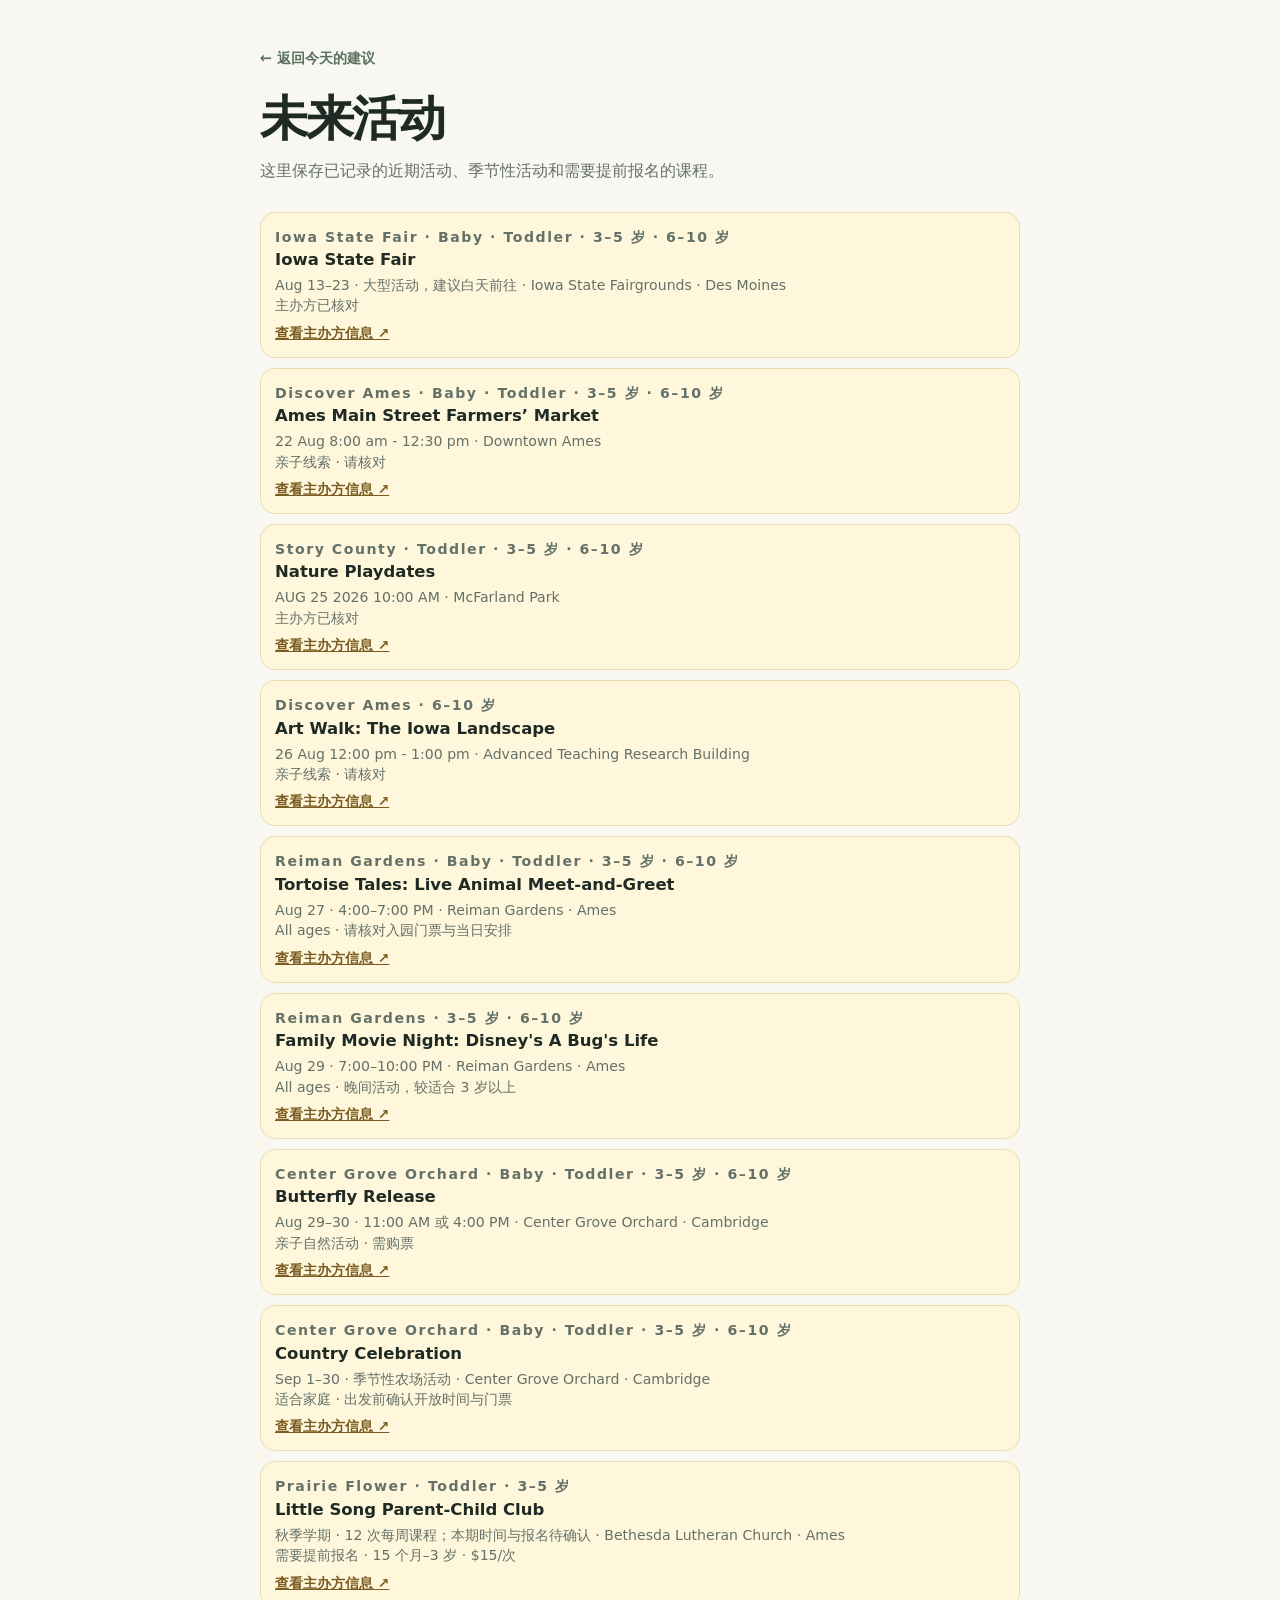
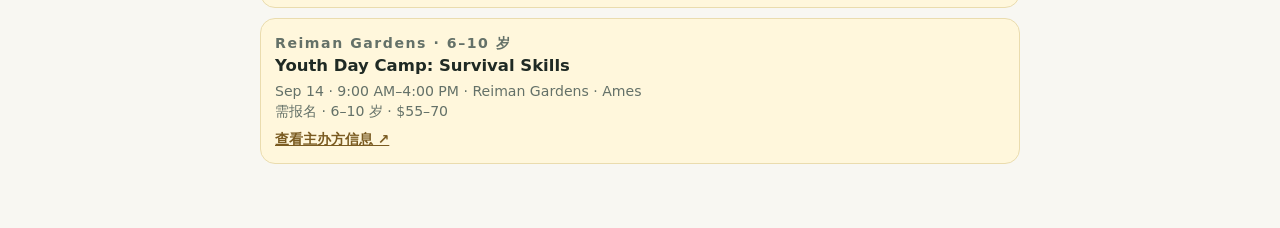
==== all-activities.html @ 0b5fbcde "Refine weekly activities and age groups" ====
<!doctype html>
<html lang="zh-CN"><head><meta charset="UTF-8" /><meta name="viewport" content="width=device-width, initial-scale=1.0" /><title>未来活动 · Today With My Kids</title><link rel="stylesheet" href="styles.css" /></head>
<body><main class="shell"><a class="back-link" href="index.html">← 返回今天的建议</a><header><h1>未来活动</h1><p class="subtitle">这里保存已记录的近期活动、季节性活动和需要提前报名的课程。</p></header><section id="allEventList" class="special-event-list" aria-live="polite"></section></main><script src="all-activities.js"></script></body></html>
---- styles.css ----
:root { --ink:#1f2a24; --muted:#647168; --paper:#f8f7f2; --card:#fffdf8; --sage:#dce9dd; --accent:#d9664b; --line:#e5e2d9; }
* { box-sizing:border-box; }
body { margin:0; color:var(--ink); background:var(--paper); font-family: ui-rounded, "SF Pro Rounded", "PingFang SC", system-ui, sans-serif; }
.shell { width:min(760px, calc(100% - 32px)); margin:0 auto; padding:48px 0 64px; }
header { margin-bottom:28px; }
.eyebrow { color:#708273; font-size:.74rem; font-weight:800; letter-spacing:.11em; margin:0 0 8px; }
h1 { font-size:clamp(1.95rem, 6vw, 3rem); letter-spacing:-.045em; line-height:1.1; margin:0; }
h2 { margin:0; font-size:1.35rem; letter-spacing:-.025em; }
.subtitle { color:var(--muted); line-height:1.55; margin:14px 0 0; max-width:560px; }
.summary-line select { appearance:none; background:transparent; border:0; border-bottom:1px solid #9ba99c; border-radius:0; color:var(--ink); cursor:pointer; font:inherit; font-weight:750; min-width:88px; padding:0 20px 2px 4px; }
.weather-card { background:#e8eff0; border-radius:18px; display:flex; flex-wrap:wrap; gap:14px; padding:16px; margin-bottom:20px; }
.weather-card p { color:#52636a; font-size:.9rem; margin:4px 0 0; line-height:1.4; }
.weather-icon { font-size:2rem; }
.hourly-weather { display:grid; gap:6px; grid-template-columns:repeat(5, 1fr); width:100%; }
.hourly-slot { background:rgba(255,255,255,.46); border-radius:10px; color:#45555b; padding:8px 4px; text-align:center; }
.hourly-slot time { display:block; font-size:.7rem; font-weight:800; }
.hourly-slot strong { display:block; font-size:.88rem; margin:3px 0; }
.hourly-slot span { display:block; font-size:.68rem; }
.special-events { border-top:1px solid var(--line); margin-top:30px; padding-top:24px; }
.special-heading { align-items:center; display:flex; justify-content:space-between; gap:12px; }
.special-heading h2 { font-size:1.28rem; }
.special-heading .eyebrow { margin:0 0 4px; }
.special-heading a { color:#59715e; font-size:.86rem; font-weight:800; white-space:nowrap; }
.special-intro, .source-note { color:var(--muted); font-size:.86rem; line-height:1.45; }
.special-event-list { display:grid; gap:10px; margin-top:12px; }
.special-event { background:#fff7dc; border:1px solid #eadcae; border-radius:15px; padding:14px; }
.special-event h3 { font-size:1.03rem; margin:3px 0 6px; }
.special-event p { color:var(--muted); font-size:.88rem; line-height:1.45; margin:0; }
.special-event a { color:#7a5b21; display:inline-block; font-size:.86rem; font-weight:800; margin-top:9px; }
.special-empty { background:#f5f6f1; border-radius:14px; color:var(--muted); font-size:.9rem; line-height:1.5; padding:14px; }
.back-link { color:#59715e; display:inline-block; font-size:.9rem; font-weight:800; margin-bottom:24px; text-decoration:none; }
.filters { display:grid; grid-template-columns:repeat(2, 1fr); gap:14px; border-bottom:1px solid var(--line); padding-bottom:26px; }
label, .place-toggle, .price-toggle { color:var(--muted); display:grid; font-size:.78rem; font-weight:700; gap:6px; }
select { appearance:none; background:var(--card); border:1px solid var(--line); border-radius:10px; color:var(--ink); font:inherit; padding:10px; }
.place-toggle, .price-toggle { grid-column:auto; }
.segmented { display:flex; gap:6px; }
.place-button, .price-button { background:var(--card); border:1px solid var(--line); border-radius:999px; color:var(--muted); cursor:pointer; font:inherit; font-size:.82rem; padding:8px 13px; }
.place-button.active, .price-button.active { background:var(--ink); border-color:var(--ink); color:white; }
input { accent-color:var(--accent); }
.section-heading { align-items:end; display:flex; justify-content:space-between; margin:28px 0 14px; }
.count { color:var(--muted); font-size:.86rem; margin:-5px 0 14px; }
.refresh { background:transparent; border:0; color:#8a4839; cursor:pointer; font:inherit; font-size:.86rem; font-weight:750; padding:4px 0; }
.activity-list { display:grid; gap:12px; }
.activity { background:var(--card); border:1px solid var(--line); border-radius:18px; padding:18px; }
.activity.indoor { background:#edf5fa; border-color:#d6e5ee; }
.activity.outdoor { background:#edf6ed; border-color:#d9e9d9; }
.activity.featured { background:#fff5cf; border-color:#f2d978; }
.topline { align-items:flex-start; display:flex; gap:12px; justify-content:space-between; }
.activity h3 { font-size:1.1rem; letter-spacing:-.02em; margin:0; }
.activity p { color:var(--muted); font-size:.9rem; line-height:1.45; margin:8px 0 14px; }
.tag { background:var(--sage); border-radius:20px; font-size:.76rem; font-weight:700; padding:6px 9px; white-space:nowrap; }
.details { color:#536258; font-size:.83rem; margin-top:14px; }
.card-actions { align-items:center; border-top:1px solid rgba(75, 105, 83, .13); display:flex; justify-content:space-between; margin-top:16px; padding-top:13px; }
.source { color:#8a4839; display:inline-block; font-size:.83rem; font-weight:750; text-decoration:none; }
.navigate-button { background:#dce9dd; border:1px solid #bad3bd; border-radius:10px; color:#315b3a; display:inline-block; font-size:.9rem; font-weight:800; padding:10px 16px; text-decoration:none; }
.refresh-bottom { background:var(--ink); border:0; border-radius:12px; color:#fff; cursor:pointer; display:block; font:inherit; font-weight:800; margin:18px 0 0; padding:14px 18px; text-align:center; width:100%; }
.note { background:#f3e6cf; border-radius:15px; color:#5c4c37; font-size:.88rem; line-height:1.55; margin-top:24px; padding:16px; }
.empty { color:var(--muted); padding:24px 0; text-align:center; }
@media (max-width:520px) { .shell { padding-top:32px; } }
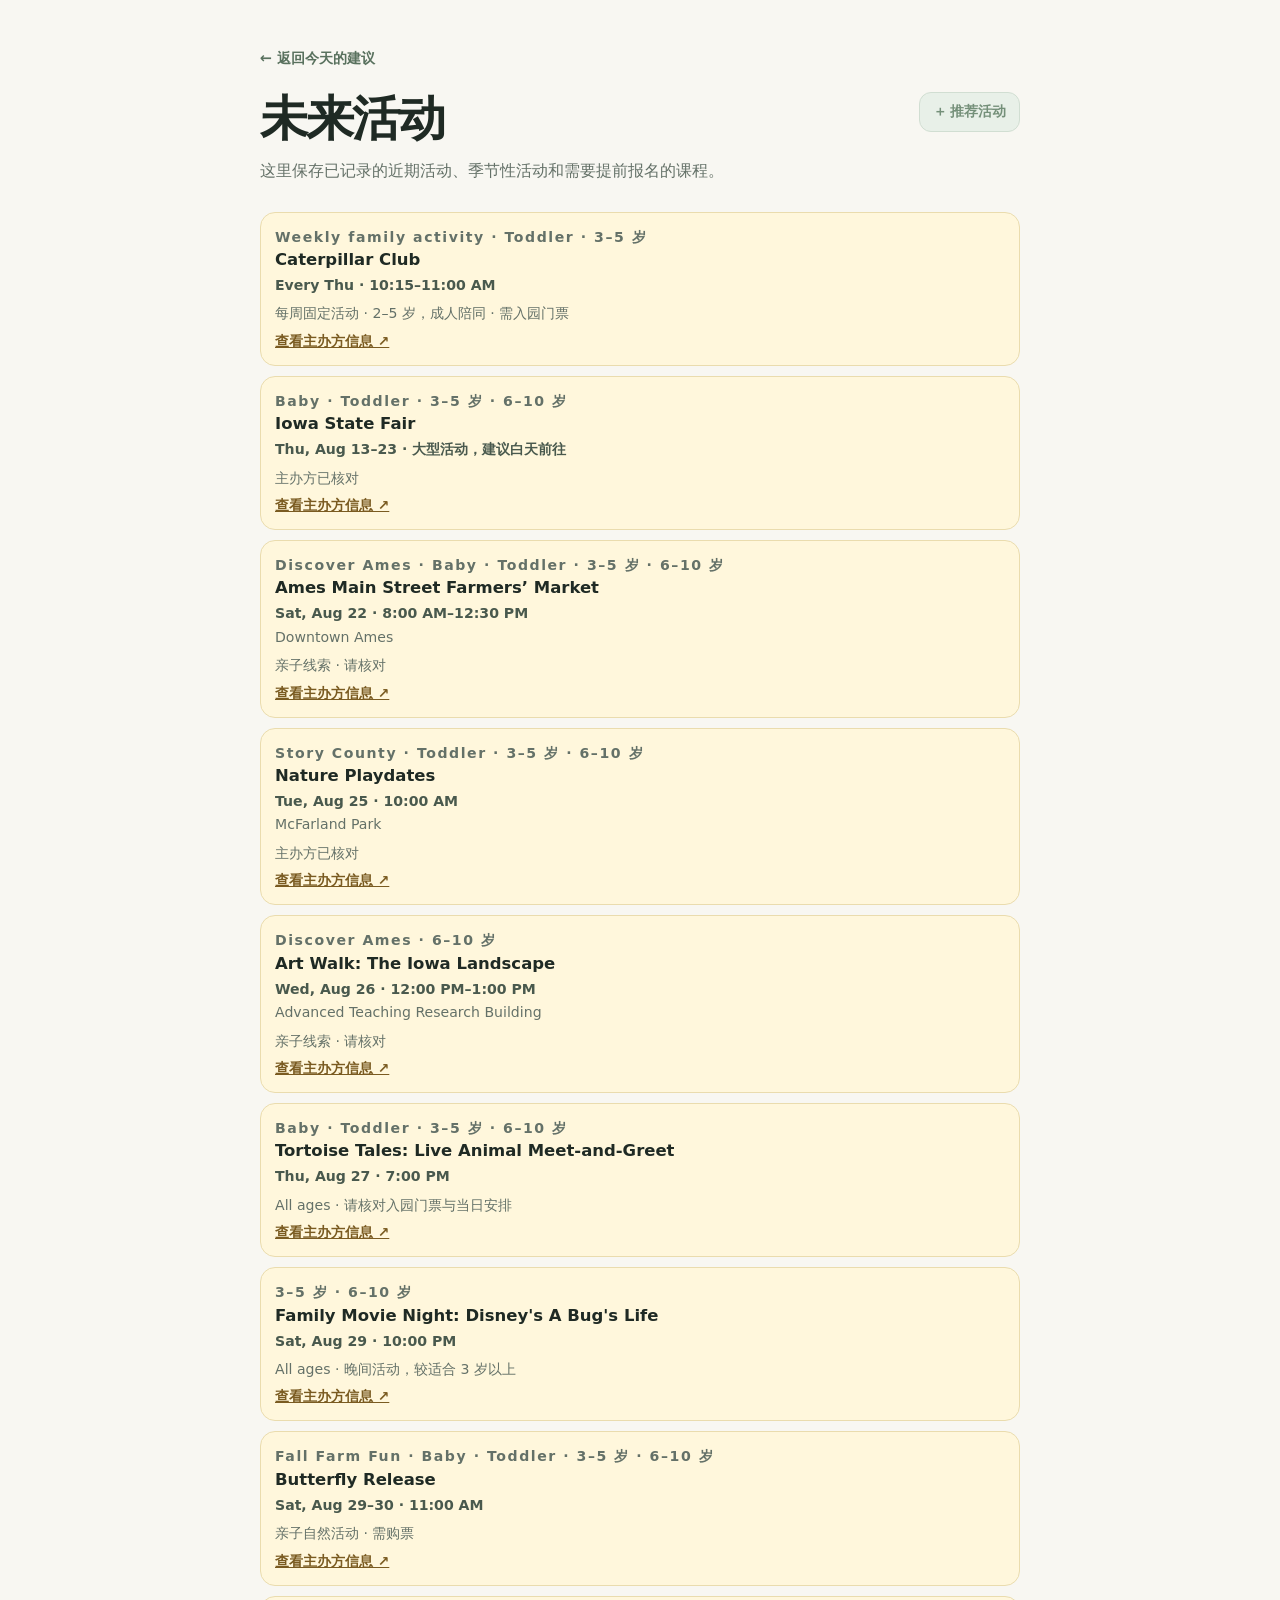
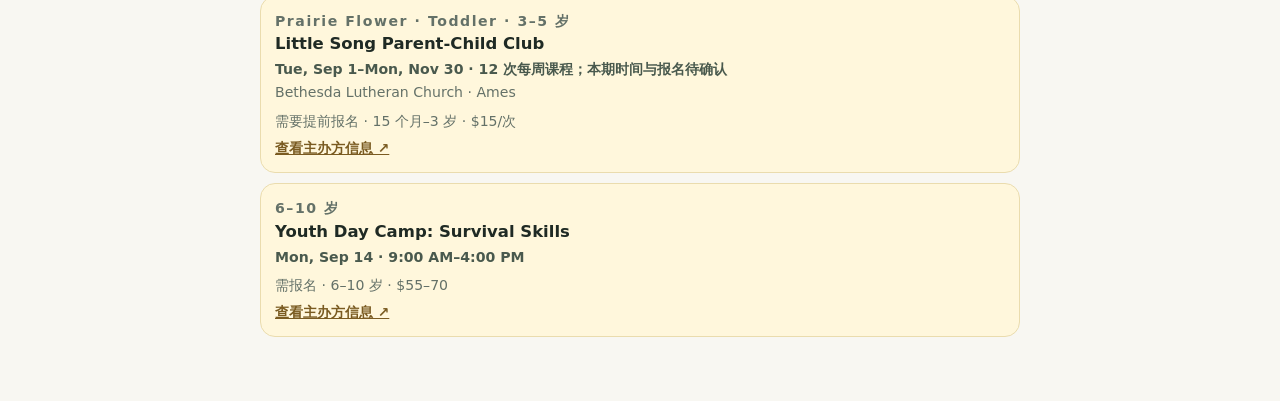
==== commit 98e23e21: "Polish event cards and weekly activities" ====
--- a/all-activities.html
+++ b/all-activities.html
@@ -1,3 +1,3 @@
 <!doctype html>
 <html lang="zh-CN"><head><meta charset="UTF-8" /><meta name="viewport" content="width=device-width, initial-scale=1.0" /><title>未来活动 · Today With My Kids</title><link rel="stylesheet" href="styles.css" /></head>
-<body><main class="shell"><a class="back-link" href="index.html">← 返回今天的建议</a><header><h1>未来活动</h1><p class="subtitle">这里保存已记录的近期活动、季节性活动和需要提前报名的课程。</p></header><section id="allEventList" class="special-event-list" aria-live="polite"></section></main><script src="all-activities.js"></script></body></html>
+<body><main class="shell"><a class="back-link" href="index.html">← 返回今天的建议</a><header class="page-header"><div><h1>未来活动</h1><p class="subtitle">这里保存已记录的近期活动、季节性活动和需要提前报名的课程。</p></div><button class="submit-activity" type="button" disabled title="等待连接 Google Form">＋ <span>推荐活动</span></button></header><section id="allEventList" class="special-event-list" aria-live="polite"></section></main><script src="all-activities.js"></script></body></html>
--- a/styles.css
+++ b/styles.css
@@ -3,6 +3,7 @@
 body { margin:0; color:var(--ink); background:var(--paper); font-family: ui-rounded, "SF Pro Rounded", "PingFang SC", system-ui, sans-serif; }
 .shell { width:min(760px, calc(100% - 32px)); margin:0 auto; padding:48px 0 64px; }
 header { margin-bottom:28px; }
+.page-header { align-items:flex-start; display:flex; gap:18px; justify-content:space-between; }
 .eyebrow { color:#708273; font-size:.74rem; font-weight:800; letter-spacing:.11em; margin:0 0 8px; }
 h1 { font-size:clamp(1.95rem, 6vw, 3rem); letter-spacing:-.045em; line-height:1.1; margin:0; }
 h2 { margin:0; font-size:1.35rem; letter-spacing:-.025em; }
@@ -26,9 +27,13 @@
 .special-event { background:#fff7dc; border:1px solid #eadcae; border-radius:15px; padding:14px; }
 .special-event h3 { font-size:1.03rem; margin:3px 0 6px; }
 .special-event p { color:var(--muted); font-size:.88rem; line-height:1.45; margin:0; }
+.special-event .event-time { color:#49594d; font-weight:800; margin-bottom:3px; }
+.event-note { margin-top:8px !important; }
 .special-event a { color:#7a5b21; display:inline-block; font-size:.86rem; font-weight:800; margin-top:9px; }
 .special-empty { background:#f5f6f1; border-radius:14px; color:var(--muted); font-size:.9rem; line-height:1.5; padding:14px; }
 .back-link { color:#59715e; display:inline-block; font-size:.9rem; font-weight:800; margin-bottom:24px; text-decoration:none; }
+.submit-activity { align-items:center; background:#e4eee6; border:1px solid #c5d7c8; border-radius:12px; color:#4c7054; display:inline-flex; flex:0 0 auto; font:inherit; font-size:.86rem; font-weight:800; gap:3px; padding:10px 13px; white-space:nowrap; }
+.submit-activity:disabled { cursor:not-allowed; opacity:.76; }
 .filters { display:grid; grid-template-columns:repeat(2, 1fr); gap:14px; border-bottom:1px solid var(--line); padding-bottom:26px; }
 label, .place-toggle, .price-toggle { color:var(--muted); display:grid; font-size:.78rem; font-weight:700; gap:6px; }
 select { appearance:none; background:var(--card); border:1px solid var(--line); border-radius:10px; color:var(--ink); font:inherit; padding:10px; }
@@ -56,4 +61,4 @@
 .refresh-bottom { background:var(--ink); border:0; border-radius:12px; color:#fff; cursor:pointer; display:block; font:inherit; font-weight:800; margin:18px 0 0; padding:14px 18px; text-align:center; width:100%; }
 .note { background:#f3e6cf; border-radius:15px; color:#5c4c37; font-size:.88rem; line-height:1.55; margin-top:24px; padding:16px; }
 .empty { color:var(--muted); padding:24px 0; text-align:center; }
-@media (max-width:520px) { .shell { padding-top:32px; } }
+@media (max-width:520px) { .shell { padding-top:32px; } .page-header { gap:12px; } .submit-activity span { display:none; } .submit-activity { font-size:1.08rem; padding:8px 11px; } }
